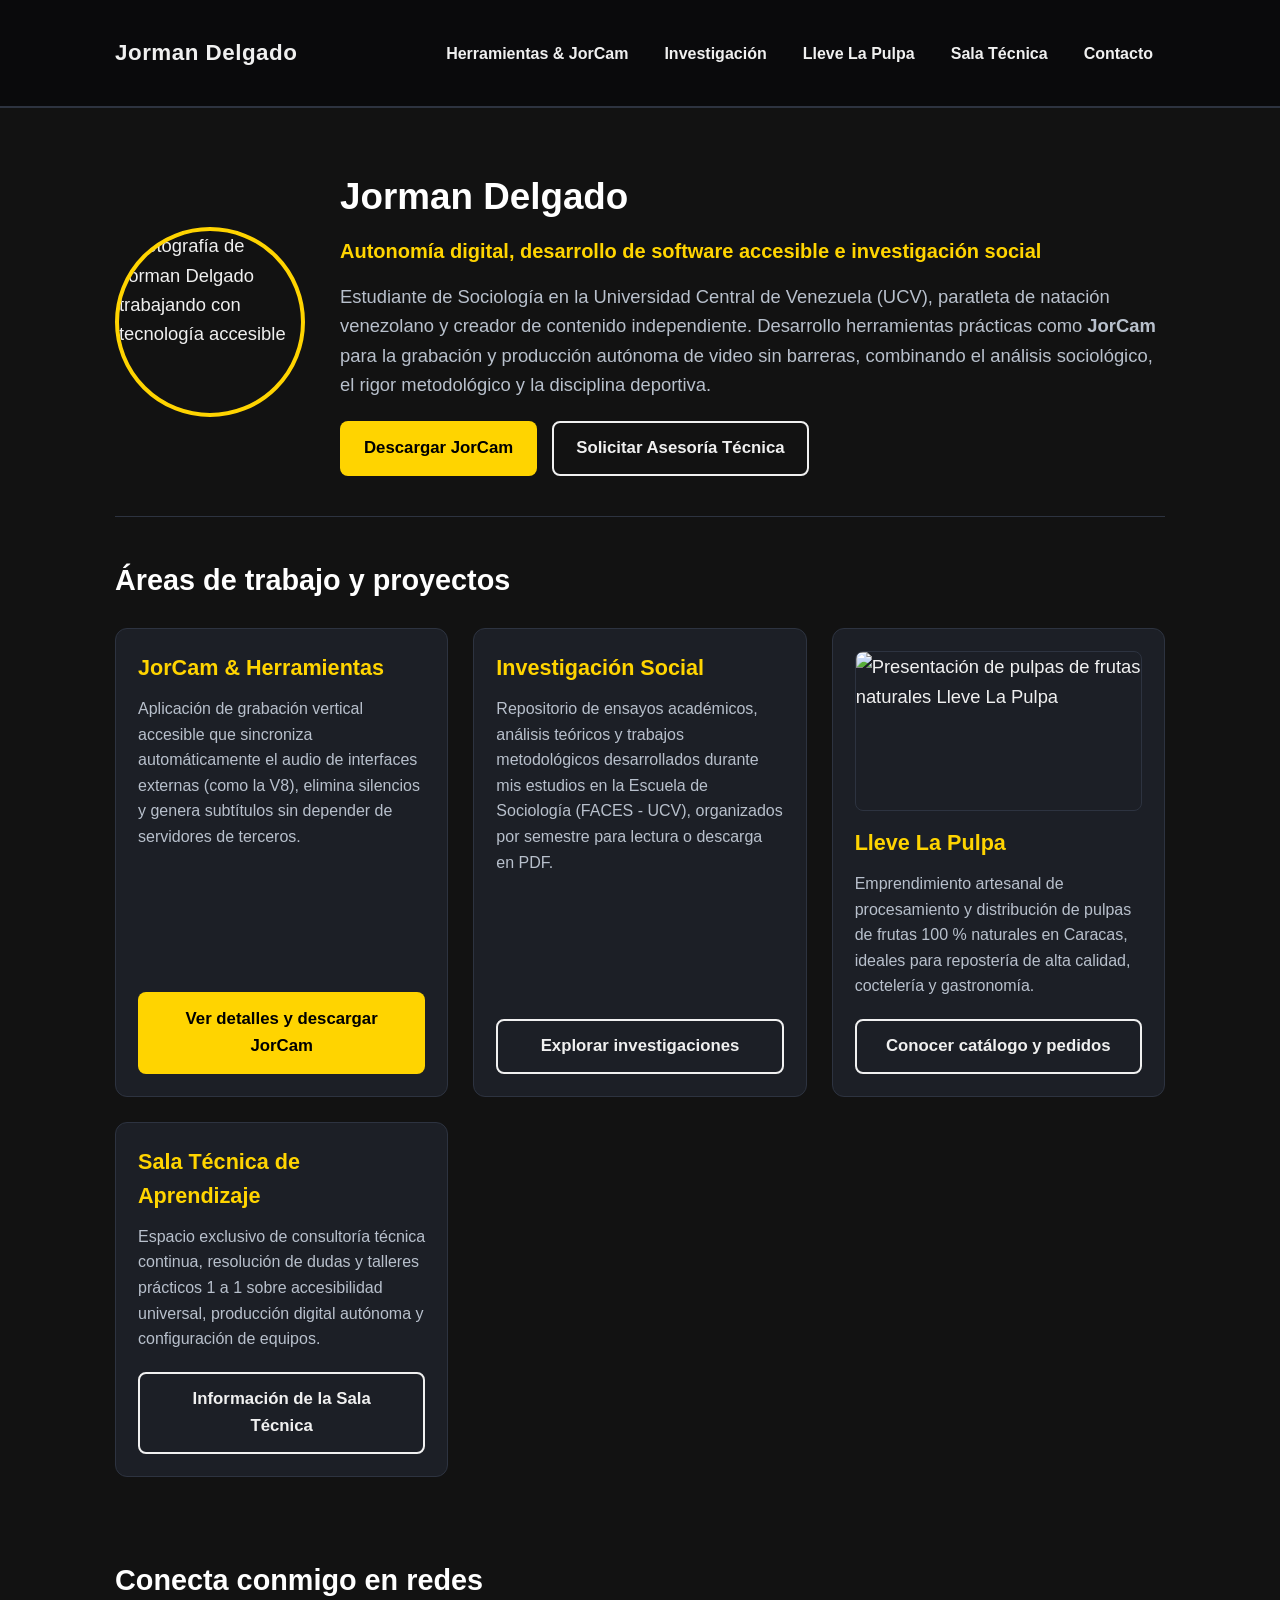
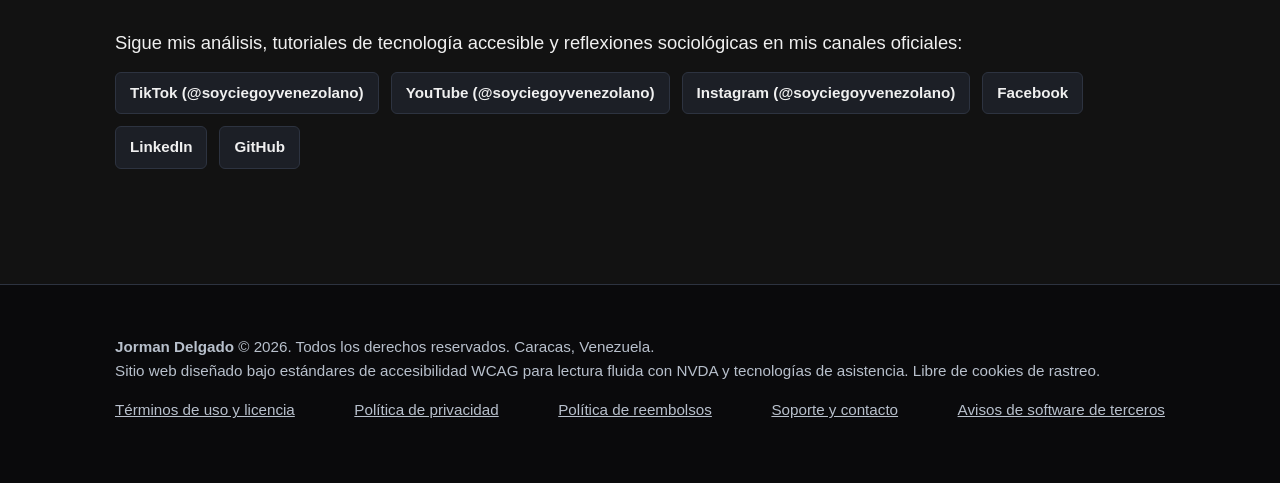
==== index.html @ 8377bf41 "Add files via upload Actualización completa del sitio web con JorCam y nuevas páginas." ====
<!DOCTYPE html>
<html lang="es">
<head>
  <meta charset="utf-8">
  <meta name="viewport" content="width=device-width, initial-scale=1">
  <title>Jorman Delgado | Autonomía Digital, JorCam e Investigación Social</title>
  <meta name="description" content="Sitio oficial de Jorman Delgado. Creador de la aplicación JorCam, estudiante e investigador de sociología en la UCV, paratleta de natación y emprendedor.">
  <link rel="stylesheet" href="estilos.css">
</head>
<body>

  <!-- Enlace accesible directo para lectores de pantalla -->
  <a href="#contenido" class="skip-link">Saltar al contenido principal</a>

  <!-- Encabezado con navegación principal -->
  <header role="banner">
    <div class="contenedor">
      <nav aria-label="Menú principal">
        <a href="index.html" class="logo-sitio">Jorman Delgado</a>
        <ul class="menu-navegacion">
          <li><a href="herramientas.html">Herramientas & JorCam</a></li>
          <li><a href="investigacion.html">Investigación</a></li>
          <li><a href="pulpa.html">Lleve La Pulpa</a></li>
          <li><a href="sala-tecnica.html">Sala Técnica</a></li>
          <li><a href="#contacto">Contacto</a></li>
        </ul>
      </nav>
    </div>
  </header>

  <!-- Contenido principal -->
  <main id="contenido" role="main">
    <div class="contenedor">

      <!-- Sección Hero / Presentación personal -->
      <section class="hero" aria-labelledby="titulo-presentacion">
        <img src="Jormantiflotecnolog a.jpeg" alt="Fotografía de Jorman Delgado trabajando con tecnología accesible" class="foto-perfil">
        <div class="info-hero">
          <h1 id="titulo-presentacion">Jorman Delgado</h1>
          <p class="subtitulo-hero">Autonomía digital, desarrollo de software accesible e investigación social</p>
          <p class="texto-hero">
            Estudiante de Sociología en la Universidad Central de Venezuela (UCV), paratleta de natación venezolano y creador de contenido independiente. Desarrollo herramientas prácticas como <strong>JorCam</strong> para la grabación y producción autónoma de video sin barreras, combinando el análisis sociológico, el rigor metodológico y la disciplina deportiva.
          </p>
          <div class="botones-cta">
            <a href="camara-vertical.html" class="boton boton-primario">Descargar JorCam</a>
            <a href="https://wa.me/584120000000?text=Hola%20Jorman,%20me%20gustar%C3%ADa%20consultar%20sobre%20tus%20asesor%C3%ADas%20y%20talleres" class="boton boton-secundario" target="_blank" rel="noopener noreferrer">Solicitar Asesoría Técnica</a>
          </div>
        </div>
      </section>

      <!-- Cuadrícula con las páginas satélite -->
      <section class="seccion-tarjetas" aria-labelledby="titulo-areas">
        <h2 id="titulo-areas">Áreas de trabajo y proyectos</h2>
        <div class="cuadricula">

          <!-- Tarjeta 1: JorCam y Herramientas -->
          <article class="tarjeta">
            <h3>JorCam & Herramientas</h3>
            <p>Aplicación de grabación vertical accesible que sincroniza automáticamente el audio de interfaces externas (como la V8), elimina silencios y genera subtítulos sin depender de servidores de terceros.</p>
            <a href="camara-vertical.html" class="boton boton-primario">Ver detalles y descargar JorCam</a>
          </article>

          <!-- Tarjeta 2: Investigación Social -->
          <article class="tarjeta">
            <h3>Investigación Social</h3>
            <p>Repositorio de ensayos académicos, análisis teóricos y trabajos metodológicos desarrollados durante mis estudios en la Escuela de Sociología (FACES - UCV), organizados por semestre para lectura o descarga en PDF.</p>
            <a href="investigacion.html" class="boton boton-secundario">Explorar investigaciones</a>
          </article>

          <!-- Tarjeta 3: Lleve La Pulpa -->
          <article class="tarjeta">
            <img src="pulpahiperrealista.png" alt="Presentación de pulpas de frutas naturales Lleve La Pulpa" class="imagen-tarjeta">
            <h3>Lleve La Pulpa</h3>
            <p>Emprendimiento artesanal de procesamiento y distribución de pulpas de frutas 100 % naturales en Caracas, ideales para repostería de alta calidad, coctelería y gastronomía.</p>
            <a href="pulpa.html" class="boton boton-secundario">Conocer catálogo y pedidos</a>
          </article>

          <!-- Tarjeta 4: Sala Técnica de Aprendizaje -->
          <article class="tarjeta">
            <h3>Sala Técnica de Aprendizaje</h3>
            <p>Espacio exclusivo de consultoría técnica continua, resolución de dudas y talleres prácticos 1 a 1 sobre accesibilidad universal, producción digital autónoma y configuración de equipos.</p>
            <a href="sala-tecnica.html" class="boton boton-secundario">Información de la Sala Técnica</a>
          </article>

        </div>
      </section>

      <!-- Sección de Contacto Directo y Canales Oficiales -->
      <section id="contacto" class="seccion-tarjetas" aria-labelledby="titulo-contacto">
        <h2 id="titulo-contacto">Conecta conmigo en redes</h2>
        <p>Sigue mis análisis, tutoriales de tecnología accesible y reflexiones sociológicas en mis canales oficiales:</p>
        
        <div class="redes-sociales" aria-label="Enlaces a redes sociales oficiales">
          <a href="https://www.tiktok.com/@soyciegoyvenezolano" class="enlace-red" target="_blank" rel="noopener noreferrer">TikTok (@soyciegoyvenezolano)</a>
          <a href="https://www.youtube.com/@soyciegoyvenezolano" class="enlace-red" target="_blank" rel="noopener noreferrer">YouTube (@soyciegoyvenezolano)</a>
          <a href="https://www.instagram.com/soyciegoyvenezolano" class="enlace-red" target="_blank" rel="noopener noreferrer">Instagram (@soyciegoyvenezolano)</a>
          <a href="https://www.facebook.com/share/19bgFRPHFa/" class="enlace-red" target="_blank" rel="noopener noreferrer">Facebook</a>
          <a href="https://www.linkedin.com/in/jorman-isaac-delgado-lara-4a3b67403" class="enlace-red" target="_blank" rel="noopener noreferrer">LinkedIn</a>
          <a href="https://github.com/jormandelgado" class="enlace-red" target="_blank" rel="noopener noreferrer">GitHub</a>
        </div>
      </section>

    </div>
  </main>

  <!-- Pie de página con blindaje legal y accesibilidad -->
  <footer role="contentinfo">
    <div class="contenedor">
      <p><strong>Jorman Delgado</strong> &copy; 2026. Todos los derechos reservados. Caracas, Venezuela.</p>
      <p>Sitio web diseñado bajo estándares de accesibilidad WCAG para lectura fluida con NVDA y tecnologías de asistencia. Libre de cookies de rastreo.</p>
      
      <nav class="enlaces-legales" aria-label="Enlaces legales y de soporte">
        <a href="terminos.html">Términos de uso y licencia</a>
        <a href="privacidad.html">Política de privacidad</a>
        <a href="reembolsos.html">Política de reembolsos</a>
        <a href="soporte.html">Soporte y contacto</a>
        <a href="licencias-terceros.html">Avisos de software de terceros</a>
      </nav>
    </div>
  </footer>

</body>
</html>
---- estilos.css ----
/* ==========================================================================
   ESTILOS GENERALES Y ACCESIBILIDAD (Jorman Delgado / JorCam)
   ========================================================================== */

:root {
  --fondo-principal: #121212;
  --fondo-tarjeta: #1c1f26;
  --fondo-tarjeta-hover: #242933;
  --texto-principal: #f0f0f0;
  --texto-secundario: #b8c0cc;
  --acento-amarillo: #ffd400;
  --acento-hover: #e6be00;
  --borde: #2d3340;
  --enfoque-teclado: #00e5ff;
}

* {
  box-sizing: border-box;
  margin: 0;
  padding: 0;
}

body {
  font-family: -apple-system, BlinkMacSystemFont, "Segoe UI", Roboto, Oxygen, Ubuntu, Cantarell, sans-serif;
  background-color: var(--fondo-principal);
  color: var(--texto-principal);
  line-height: 1.6;
  font-size: 1.15rem;
  padding: 0;
  margin: 0;
}

/* Enlace invisible para saltar al contenido principal con NVDA */
.skip-link {
  position: absolute;
  top: -100px;
  left: 10px;
  background: var(--acento-amarillo);
  color: #000;
  padding: 10px 15px;
  z-index: 1000;
  font-weight: bold;
  text-decoration: none;
  border-radius: 4px;
}

.skip-link:focus {
  top: 10px;
  outline: 4px solid var(--enfoque-teclado);
}

/* Enfoque visible al tabular con el teclado */
a:focus, button:focus, input:focus, select:focus, textarea:focus {
  outline: 4px solid var(--enfoque-teclado) !important;
  outline-offset: 3px;
}

/* Contenedor central */
.contenedor {
  width: 90%;
  max-width: 1050px;
  margin: 0 auto;
  padding: 20px 0;
}

/* Encabezado y Navegación */
header {
  background-color: #0a0a0c;
  border-bottom: 2px solid var(--borde);
  padding: 15px 0;
}

nav {
  display: flex;
  justify-content: space-between;
  align-items: center;
  flex-wrap: wrap;
  gap: 15px;
}

.logo-sitio {
  font-size: 1.4rem;
  font-weight: 800;
  color: var(--texto-principal);
  text-decoration: none;
  letter-spacing: 0.5px;
}

.menu-navegacion {
  display: flex;
  list-style: none;
  gap: 12px;
  flex-wrap: wrap;
}

.menu-navegacion a {
  color: var(--texto-principal);
  text-decoration: none;
  padding: 8px 12px;
  border-radius: 6px;
  font-weight: 600;
  font-size: 1rem;
}

.menu-navegacion a:hover {
  background-color: var(--fondo-tarjeta-hover);
  color: var(--acento-amarillo);
}

/* Sección Hero / Presentación */
.hero {
  display: flex;
  align-items: center;
  gap: 35px;
  padding: 40px 0;
  border-bottom: 1px solid var(--borde);
}

.foto-perfil {
  width: 190px;
  height: 190px;
  border-radius: 50%;
  object-fit: cover;
  border: 4px solid var(--acento-amarillo);
  flex-shrink: 0;
}

.info-hero h1 {
  font-size: 2.3rem;
  margin-bottom: 8px;
  color: #ffffff;
}

.subtitulo-hero {
  font-size: 1.25rem;
  color: var(--acento-amarillo);
  margin-bottom: 15px;
  font-weight: 600;
}

.texto-hero {
  color: var(--texto-secundario);
  margin-bottom: 22px;
}

.botones-cta {
  display: flex;
  gap: 15px;
  flex-wrap: wrap;
}

/* Botones universales */
.boton {
  display: inline-block;
  padding: 12px 22px;
  font-size: 1.05rem;
  font-weight: 700;
  text-decoration: none;
  border-radius: 8px;
  cursor: pointer;
  border: 2px solid transparent;
  text-align: center;
}

.boton-primario {
  background-color: var(--acento-amarillo);
  color: #000000;
}

.boton-primario:hover {
  background-color: var(--acento-hover);
}

.boton-secundario {
  background-color: transparent;
  color: var(--texto-principal);
  border-color: var(--texto-principal);
}

.boton-secundario:hover {
  background-color: var(--fondo-tarjeta);
  border-color: var(--acento-amarillo);
  color: var(--acento-amarillo);
}

/* Cuadrícula de Tarjetas */
.seccion-tarjetas {
  padding: 40px 0;
}

.seccion-tarjetas h2 {
  font-size: 1.8rem;
  margin-bottom: 25px;
  color: #ffffff;
}

.cuadricula {
  display: grid;
  grid-template-columns: repeat(auto-fit, minmax(280px, 1fr));
  gap: 25px;
}

.tarjeta {
  background-color: var(--fondo-tarjeta);
  border: 1px solid var(--borde);
  border-radius: 12px;
  padding: 22px;
  display: flex;
  flex-direction: column;
  justify-content: space-between;
}

.tarjeta:hover {
  border-color: var(--acento-amarillo);
}

.tarjeta h3 {
  font-size: 1.35rem;
  margin-bottom: 10px;
  color: var(--acento-amarillo);
}

.tarjeta p {
  color: var(--texto-secundario);
  font-size: 1rem;
  margin-bottom: 20px;
  flex-grow: 1;
}

.imagen-tarjeta {
  width: 100%;
  height: 160px;
  object-fit: cover;
  border-radius: 8px;
  margin-bottom: 15px;
  border: 1px solid var(--borde);
}

/* Enlaces y botones de redes */
.redes-sociales {
  display: flex;
  gap: 12px;
  flex-wrap: wrap;
  margin: 15px 0;
}

.enlace-red {
  background-color: var(--fondo-tarjeta);
  color: var(--texto-principal);
  padding: 8px 14px;
  border-radius: 6px;
  text-decoration: none;
  font-weight: 600;
  font-size: 0.95rem;
  border: 1px solid var(--borde);
}

.enlace-red:hover {
  background-color: var(--acento-amarillo);
  color: #000;
}

/* Pie de página */
footer {
  background-color: #0a0a0c;
  border-top: 1px solid var(--borde);
  padding: 30px 0;
  margin-top: 40px;
  font-size: 0.95rem;
  color: var(--texto-secundario);
}

.enlaces-legales {
  display: flex;
  gap: 15px;
  flex-wrap: wrap;
  margin: 15px 0 10px;
}

.enlaces-legales a {
  color: var(--texto-secundario);
  text-decoration: underline;
}

.enlaces-legales a:hover {
  color: var(--acento-amarillo);
}

/* Adaptación móvil */
@media (max-width: 768px) {
  .hero {
    flex-direction: column;
    text-align: center;
  }
  .botones-cta {
    justify-content: center;
  }
}
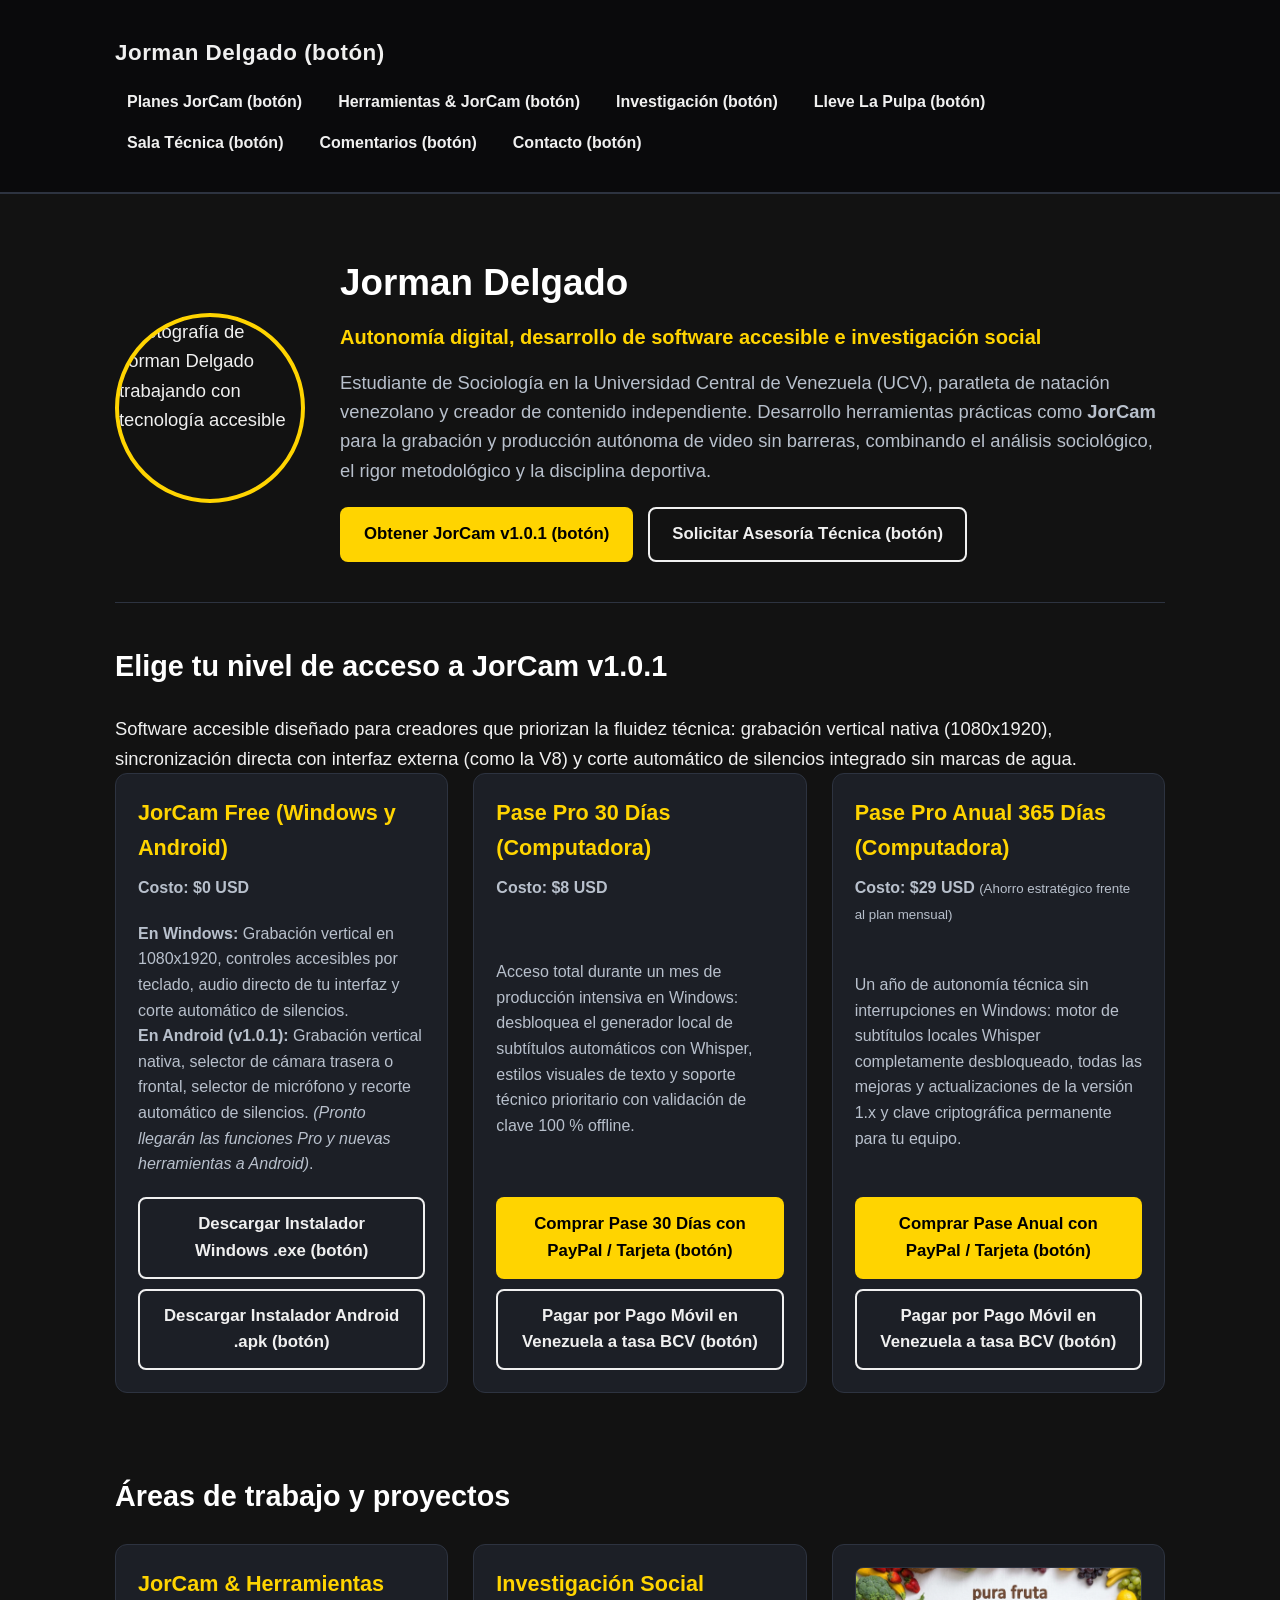
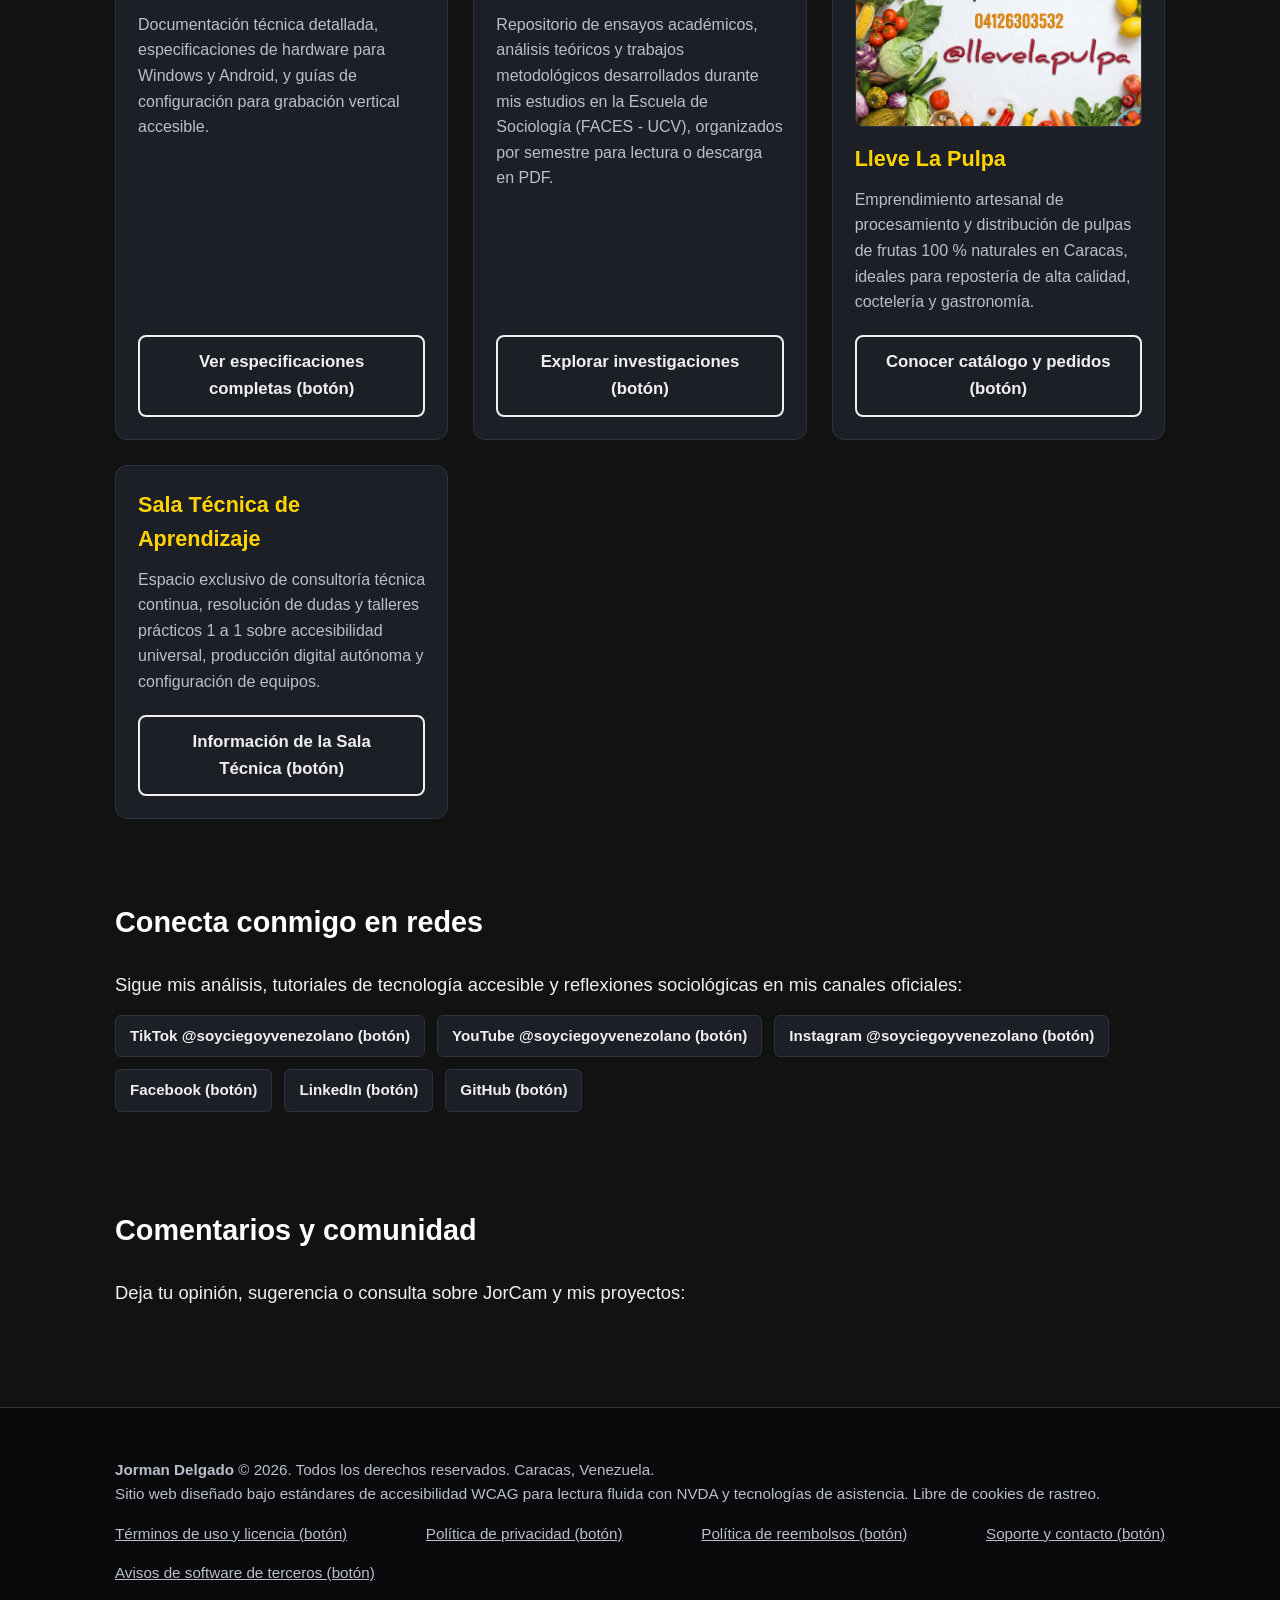
==== commit 3e3a8cd5: "Actualización completa: JorCam v1.0.1, accesibilidad (botón), pagos y comentarios Giscus" ====
--- a/index.html
+++ b/index.html
@@ -1,123 +1,183 @@
-<!DOCTYPE html>
-<html lang="es">
-<head>
-  <meta charset="utf-8">
-  <meta name="viewport" content="width=device-width, initial-scale=1">
-  <title>Jorman Delgado | Autonomía Digital, JorCam e Investigación Social</title>
-  <meta name="description" content="Sitio oficial de Jorman Delgado. Creador de la aplicación JorCam, estudiante e investigador de sociología en la UCV, paratleta de natación y emprendedor.">
-  <link rel="stylesheet" href="estilos.css">
-</head>
-<body>
-
-  <!-- Enlace accesible directo para lectores de pantalla -->
-  <a href="#contenido" class="skip-link">Saltar al contenido principal</a>
-
-  <!-- Encabezado con navegación principal -->
-  <header role="banner">
-    <div class="contenedor">
-      <nav aria-label="Menú principal">
-        <a href="index.html" class="logo-sitio">Jorman Delgado</a>
-        <ul class="menu-navegacion">
-          <li><a href="herramientas.html">Herramientas & JorCam</a></li>
-          <li><a href="investigacion.html">Investigación</a></li>
-          <li><a href="pulpa.html">Lleve La Pulpa</a></li>
-          <li><a href="sala-tecnica.html">Sala Técnica</a></li>
-          <li><a href="#contacto">Contacto</a></li>
-        </ul>
-      </nav>
-    </div>
-  </header>
-
-  <!-- Contenido principal -->
-  <main id="contenido" role="main">
-    <div class="contenedor">
-
-      <!-- Sección Hero / Presentación personal -->
-      <section class="hero" aria-labelledby="titulo-presentacion">
-        <img src="Jormantiflotecnolog a.jpeg" alt="Fotografía de Jorman Delgado trabajando con tecnología accesible" class="foto-perfil">
-        <div class="info-hero">
-          <h1 id="titulo-presentacion">Jorman Delgado</h1>
-          <p class="subtitulo-hero">Autonomía digital, desarrollo de software accesible e investigación social</p>
-          <p class="texto-hero">
-            Estudiante de Sociología en la Universidad Central de Venezuela (UCV), paratleta de natación venezolano y creador de contenido independiente. Desarrollo herramientas prácticas como <strong>JorCam</strong> para la grabación y producción autónoma de video sin barreras, combinando el análisis sociológico, el rigor metodológico y la disciplina deportiva.
-          </p>
-          <div class="botones-cta">
-            <a href="camara-vertical.html" class="boton boton-primario">Descargar JorCam</a>
-            <a href="https://wa.me/584120000000?text=Hola%20Jorman,%20me%20gustar%C3%ADa%20consultar%20sobre%20tus%20asesor%C3%ADas%20y%20talleres" class="boton boton-secundario" target="_blank" rel="noopener noreferrer">Solicitar Asesoría Técnica</a>
-          </div>
-        </div>
-      </section>
-
-      <!-- Cuadrícula con las páginas satélite -->
-      <section class="seccion-tarjetas" aria-labelledby="titulo-areas">
-        <h2 id="titulo-areas">Áreas de trabajo y proyectos</h2>
-        <div class="cuadricula">
-
-          <!-- Tarjeta 1: JorCam y Herramientas -->
-          <article class="tarjeta">
-            <h3>JorCam & Herramientas</h3>
-            <p>Aplicación de grabación vertical accesible que sincroniza automáticamente el audio de interfaces externas (como la V8), elimina silencios y genera subtítulos sin depender de servidores de terceros.</p>
-            <a href="camara-vertical.html" class="boton boton-primario">Ver detalles y descargar JorCam</a>
-          </article>
-
-          <!-- Tarjeta 2: Investigación Social -->
-          <article class="tarjeta">
-            <h3>Investigación Social</h3>
-            <p>Repositorio de ensayos académicos, análisis teóricos y trabajos metodológicos desarrollados durante mis estudios en la Escuela de Sociología (FACES - UCV), organizados por semestre para lectura o descarga en PDF.</p>
-            <a href="investigacion.html" class="boton boton-secundario">Explorar investigaciones</a>
-          </article>
-
-          <!-- Tarjeta 3: Lleve La Pulpa -->
-          <article class="tarjeta">
-            <img src="pulpahiperrealista.png" alt="Presentación de pulpas de frutas naturales Lleve La Pulpa" class="imagen-tarjeta">
-            <h3>Lleve La Pulpa</h3>
-            <p>Emprendimiento artesanal de procesamiento y distribución de pulpas de frutas 100 % naturales en Caracas, ideales para repostería de alta calidad, coctelería y gastronomía.</p>
-            <a href="pulpa.html" class="boton boton-secundario">Conocer catálogo y pedidos</a>
-          </article>
-
-          <!-- Tarjeta 4: Sala Técnica de Aprendizaje -->
-          <article class="tarjeta">
-            <h3>Sala Técnica de Aprendizaje</h3>
-            <p>Espacio exclusivo de consultoría técnica continua, resolución de dudas y talleres prácticos 1 a 1 sobre accesibilidad universal, producción digital autónoma y configuración de equipos.</p>
-            <a href="sala-tecnica.html" class="boton boton-secundario">Información de la Sala Técnica</a>
-          </article>
-
-        </div>
-      </section>
-
-      <!-- Sección de Contacto Directo y Canales Oficiales -->
-      <section id="contacto" class="seccion-tarjetas" aria-labelledby="titulo-contacto">
-        <h2 id="titulo-contacto">Conecta conmigo en redes</h2>
-        <p>Sigue mis análisis, tutoriales de tecnología accesible y reflexiones sociológicas en mis canales oficiales:</p>
-        
-        <div class="redes-sociales" aria-label="Enlaces a redes sociales oficiales">
-          <a href="https://www.tiktok.com/@soyciegoyvenezolano" class="enlace-red" target="_blank" rel="noopener noreferrer">TikTok (@soyciegoyvenezolano)</a>
-          <a href="https://www.youtube.com/@soyciegoyvenezolano" class="enlace-red" target="_blank" rel="noopener noreferrer">YouTube (@soyciegoyvenezolano)</a>
-          <a href="https://www.instagram.com/soyciegoyvenezolano" class="enlace-red" target="_blank" rel="noopener noreferrer">Instagram (@soyciegoyvenezolano)</a>
-          <a href="https://www.facebook.com/share/19bgFRPHFa/" class="enlace-red" target="_blank" rel="noopener noreferrer">Facebook</a>
-          <a href="https://www.linkedin.com/in/jorman-isaac-delgado-lara-4a3b67403" class="enlace-red" target="_blank" rel="noopener noreferrer">LinkedIn</a>
-          <a href="https://github.com/jormandelgado" class="enlace-red" target="_blank" rel="noopener noreferrer">GitHub</a>
-        </div>
-      </section>
-
-    </div>
-  </main>
-
-  <!-- Pie de página con blindaje legal y accesibilidad -->
-  <footer role="contentinfo">
-    <div class="contenedor">
-      <p><strong>Jorman Delgado</strong> &copy; 2026. Todos los derechos reservados. Caracas, Venezuela.</p>
-      <p>Sitio web diseñado bajo estándares de accesibilidad WCAG para lectura fluida con NVDA y tecnologías de asistencia. Libre de cookies de rastreo.</p>
-      
-      <nav class="enlaces-legales" aria-label="Enlaces legales y de soporte">
-        <a href="terminos.html">Términos de uso y licencia</a>
-        <a href="privacidad.html">Política de privacidad</a>
-        <a href="reembolsos.html">Política de reembolsos</a>
-        <a href="soporte.html">Soporte y contacto</a>
-        <a href="licencias-terceros.html">Avisos de software de terceros</a>
-      </nav>
-    </div>
-  </footer>
-
-</body>
+<!DOCTYPE html>
+<html lang="es">
+<head>
+  <meta charset="utf-8">
+  <meta name="viewport" content="width=device-width, initial-scale=1">
+  <title>Jorman Delgado | Autonomía Digital, JorCam e Investigación Social</title>
+  <meta name="description" content="Sitio oficial de Jorman Delgado. Creador de la aplicación JorCam, estudiante e investigador de sociología en la UCV, paratleta de natación y emprendedor.">
+  <link rel="stylesheet" href="estilos.css">
+</head>
+<body>
+
+  <a href="#contenido" class="skip-link">Saltar al contenido principal (botón)</a>
+
+  <header role="banner">
+    <div class="contenedor">
+      <nav aria-label="Menú principal">
+        <a href="index.html" class="logo-sitio">Jorman Delgado (botón)</a>
+        <ul class="menu-navegacion">
+          <li><a href="#planes-jorcam">Planes JorCam (botón)</a></li>
+          <li><a href="herramientas.html">Herramientas & JorCam (botón)</a></li>
+          <li><a href="investigacion.html">Investigación (botón)</a></li>
+          <li><a href="pulpa.html">Lleve La Pulpa (botón)</a></li>
+          <li><a href="sala-tecnica.html">Sala Técnica (botón)</a></li>
+          <li><a href="#comentarios">Comentarios (botón)</a></li>
+          <li><a href="#contacto">Contacto (botón)</a></li>
+        </ul>
+      </nav>
+    </div>
+  </header>
+
+  <main id="contenido" role="main">
+    <div class="contenedor">
+
+      <!-- Sección Hero / Presentación personal -->
+      <section class="hero" aria-labelledby="titulo-presentacion">
+        <img src="Jormantiflotecnolog a.jpeg" alt="Fotografía de Jorman Delgado trabajando con tecnología accesible" class="foto-perfil">
+        <div class="info-hero">
+          <h1 id="titulo-presentacion">Jorman Delgado</h1>
+          <p class="subtitulo-hero">Autonomía digital, desarrollo de software accesible e investigación social</p>
+          <p class="texto-hero">
+            Estudiante de Sociología en la Universidad Central de Venezuela (UCV), paratleta de natación venezolano y creador de contenido independiente. Desarrollo herramientas prácticas como <strong>JorCam</strong> para la grabación y producción autónoma de video sin barreras, combinando el análisis sociológico, el rigor metodológico y la disciplina deportiva.
+          </p>
+          <div class="botones-cta">
+            <a href="#planes-jorcam" class="boton boton-primario">Obtener JorCam v1.0.1 (botón)</a>
+            <a href="https://wa.me/584126303532?text=Hola%20Jorman,%20me%20gustar%C3%ADa%20consultar%20sobre%20tus%20asesor%C3%ADas%20y%20talleres" class="boton boton-secundario" target="_blank" rel="noopener noreferrer">Solicitar Asesoría Técnica (botón)</a>
+          </div>
+        </div>
+      </section>
+
+      <!-- Sección de Planes Oficiales de JorCam -->
+      <section id="planes-jorcam" class="seccion-tarjetas" aria-labelledby="titulo-licencias">
+        <h2 id="titulo-licencias">Elige tu nivel de acceso a JorCam v1.0.1</h2>
+        <p>Software accesible diseñado para creadores que priorizan la fluidez técnica: grabación vertical nativa (1080x1920), sincronización directa con interfaz externa (como la V8) y corte automático de silencios integrado sin marcas de agua.</p>
+        
+        <div class="cuadricula">
+
+          <!-- Plan 1: Descarga Gratuita Windows y Android -->
+          <article class="tarjeta">
+            <h3>JorCam Free (Windows y Android)</h3>
+            <p><strong>Costo: $0 USD</strong></p>
+            <p><strong>En Windows:</strong> Grabación vertical en 1080x1920, controles accesibles por teclado, audio directo de tu interfaz y corte automático de silencios.<br>
+            <strong>En Android (v1.0.1):</strong> Grabación vertical nativa, selector de cámara trasera o frontal, selector de micrófono y recorte automático de silencios. <em>(Pronto llegarán las funciones Pro y nuevas herramientas a Android)</em>.</p>
+            <div style="display: flex; flex-direction: column; gap: 10px;">
+              <a href="https://github.com/jormandelgado/jorcam/releases/download/v1.0.1/JorCam-Setup-1.0.1.exe" class="boton boton-secundario">Descargar Instalador Windows .exe (botón)</a>
+              <a href="https://github.com/jormandelgado/jorcam-android/releases/download/v1.0.1/JorCam-Android-1.0.1.apk" class="boton boton-secundario">Descargar Instalador Android .apk (botón)</a>
+            </div>
+          </article>
+
+          <!-- Plan 2: Pase Pro 30 Días (Windows) -->
+          <article class="tarjeta">
+            <h3>Pase Pro 30 Días (Computadora)</h3>
+            <p><strong>Costo: $8 USD</strong></p>
+            <p>Acceso total durante un mes de producción intensiva en Windows: desbloquea el generador local de subtítulos automáticos con Whisper, estilos visuales de texto y soporte técnico prioritario con validación de clave 100 % offline.</p>
+            <div style="display: flex; flex-direction: column; gap: 10px;">
+              <a href="https://payhip.com/b/OpQxd" class="boton boton-primario" target="_blank" rel="noopener noreferrer">Comprar Pase 30 Días con PayPal / Tarjeta (botón)</a>
+              <a href="https://wa.me/584126303532?text=Hola%20Jorman,%20estoy%20en%20Venezuela%20y%20quiero%20pagar%20el%20Pase%20Pro%20de%2030%20d%C3%ADas%20de%20JorCam%20por%20Pago%20M%C3%B3vil%20a%20tasa%20BCV" class="boton boton-secundario" target="_blank" rel="noopener noreferrer">Pagar por Pago Móvil en Venezuela a tasa BCV (botón)</a>
+            </div>
+          </article>
+
+          <!-- Plan 3: Pase Pro Anual (Windows) -->
+          <article class="tarjeta">
+            <h3>Pase Pro Anual 365 Días (Computadora)</h3>
+            <p><strong>Costo: $29 USD</strong> <small>(Ahorro estratégico frente al plan mensual)</small></p>
+            <p>Un año de autonomía técnica sin interrupciones en Windows: motor de subtítulos locales Whisper completamente desbloqueado, todas las mejoras y actualizaciones de la versión 1.x y clave criptográfica permanente para tu equipo.</p>
+            <div style="display: flex; flex-direction: column; gap: 10px;">
+              <a href="https://payhip.com/b/BHYqV" class="boton boton-primario" target="_blank" rel="noopener noreferrer">Comprar Pase Anual con PayPal / Tarjeta (botón)</a>
+              <a href="https://wa.me/584126303532?text=Hola%20Jorman,%20estoy%20en%20Venezuela%20y%20quiero%20pagar%20el%20Pase%20Pro%20Anual%20de%20JorCam%20por%20Pago%20M%C3%B3vil%20a%20tasa%20BCV" class="boton boton-secundario" target="_blank" rel="noopener noreferrer">Pagar por Pago Móvil en Venezuela a tasa BCV (botón)</a>
+            </div>
+          </article>
+
+        </div>
+      </section>
+
+      <!-- Cuadrícula con las páginas satélite -->
+      <section class="seccion-tarjetas" aria-labelledby="titulo-areas">
+        <h2 id="titulo-areas">Áreas de trabajo y proyectos</h2>
+        <div class="cuadricula">
+
+          <article class="tarjeta">
+            <h3>JorCam & Herramientas</h3>
+            <p>Documentación técnica detallada, especificaciones de hardware para Windows y Android, y guías de configuración para grabación vertical accesible.</p>
+            <a href="camara-vertical.html" class="boton boton-secundario">Ver especificaciones completas (botón)</a>
+          </article>
+
+          <article class="tarjeta">
+            <h3>Investigación Social</h3>
+            <p>Repositorio de ensayos académicos, análisis teóricos y trabajos metodológicos desarrollados durante mis estudios en la Escuela de Sociología (FACES - UCV), organizados por semestre para lectura o descarga en PDF.</p>
+            <a href="investigacion.html" class="boton boton-secundario">Explorar investigaciones (botón)</a>
+          </article>
+
+          <article class="tarjeta">
+            <img src="pulpahiperrealista.png" alt="Presentación de pulpas de frutas naturales Lleve La Pulpa" class="imagen-tarjeta">
+            <h3>Lleve La Pulpa</h3>
+            <p>Emprendimiento artesanal de procesamiento y distribución de pulpas de frutas 100 % naturales en Caracas, ideales para repostería de alta calidad, coctelería y gastronomía.</p>
+            <a href="pulpa.html" class="boton boton-secundario">Conocer catálogo y pedidos (botón)</a>
+          </article>
+
+          <article class="tarjeta">
+            <h3>Sala Técnica de Aprendizaje</h3>
+            <p>Espacio exclusivo de consultoría técnica continua, resolución de dudas y talleres prácticos 1 a 1 sobre accesibilidad universal, producción digital autónoma y configuración de equipos.</p>
+            <a href="sala-tecnica.html" class="boton boton-secundario">Información de la Sala Técnica (botón)</a>
+          </article>
+
+        </div>
+      </section>
+
+      <!-- Sección de Contacto Directo y Canales Oficiales -->
+      <section id="contacto" class="seccion-tarjetas" aria-labelledby="titulo-contacto">
+        <h2 id="titulo-contacto">Conecta conmigo en redes</h2>
+        <p>Sigue mis análisis, tutoriales de tecnología accesible y reflexiones sociológicas en mis canales oficiales:</p>
+        
+        <div class="redes-sociales" aria-label="Enlaces a redes sociales oficiales">
+          <a href="https://www.tiktok.com/@soyciegoyvenezolano" class="enlace-red" target="_blank" rel="noopener noreferrer">TikTok @soyciegoyvenezolano (botón)</a>
+          <a href="https://www.youtube.com/@soyciegoyvenezolano" class="enlace-red" target="_blank" rel="noopener noreferrer">YouTube @soyciegoyvenezolano (botón)</a>
+          <a href="https://www.instagram.com/soyciegoyvenezolano" class="enlace-red" target="_blank" rel="noopener noreferrer">Instagram @soyciegoyvenezolano (botón)</a>
+          <a href="https://www.facebook.com/share/19bgFRPHFa/" class="enlace-red" target="_blank" rel="noopener noreferrer">Facebook (botón)</a>
+          <a href="https://www.linkedin.com/in/jorman-isaac-delgado-lara-4a3b67403" class="enlace-red" target="_blank" rel="noopener noreferrer">LinkedIn (botón)</a>
+          <a href="https://github.com/jormandelgado" class="enlace-red" target="_blank" rel="noopener noreferrer">GitHub (botón)</a>
+        </div>
+      </section>
+
+      <!-- Sección de Comentarios -->
+      <section id="comentarios" class="seccion-tarjetas" aria-labelledby="titulo-comentarios">
+        <h2 id="titulo-comentarios">Comentarios y comunidad</h2>
+        <p>Deja tu opinión, sugerencia o consulta sobre JorCam y mis proyectos:</p>
+        <script src="https://giscus.app/client.js"
+                data-repo="jormandelgado/jormandelgado.github.io"
+                data-repo-id="R_kgDOR0WFCA"
+                data-category="General"
+                data-category-id="DIC_kwDOR0WFCM4DLEXw"
+                data-mapping="pathname"
+                data-strict="0"
+                data-reactions-enabled="1"
+                data-emit-metadata="0"
+                data-input-position="top"
+                data-theme="dark"
+                data-lang="es"
+                data-loading="lazy"
+                crossorigin="anonymous"
+                async>
+        </script>
+      </section>
+
+    </div>
+  </main>
+
+  <footer role="contentinfo">
+    <div class="contenedor">
+      <p><strong>Jorman Delgado</strong> &copy; 2026. Todos los derechos reservados. Caracas, Venezuela.</p>
+      <p>Sitio web diseñado bajo estándares de accesibilidad WCAG para lectura fluida con NVDA y tecnologías de asistencia. Libre de cookies de rastreo.</p>
+      
+      <nav class="enlaces-legales" aria-label="Enlaces legales y de soporte">
+        <a href="terminos.html">Términos de uso y licencia (botón)</a>
+        <a href="privacidad.html">Política de privacidad (botón)</a>
+        <a href="reembolsos.html">Política de reembolsos (botón)</a>
+        <a href="soporte.html">Soporte y contacto (botón)</a>
+        <a href="licencias-terceros.html">Avisos de software de terceros (botón)</a>
+      </nav>
+    </div>
+  </footer>
+
+</body>
 </html>
